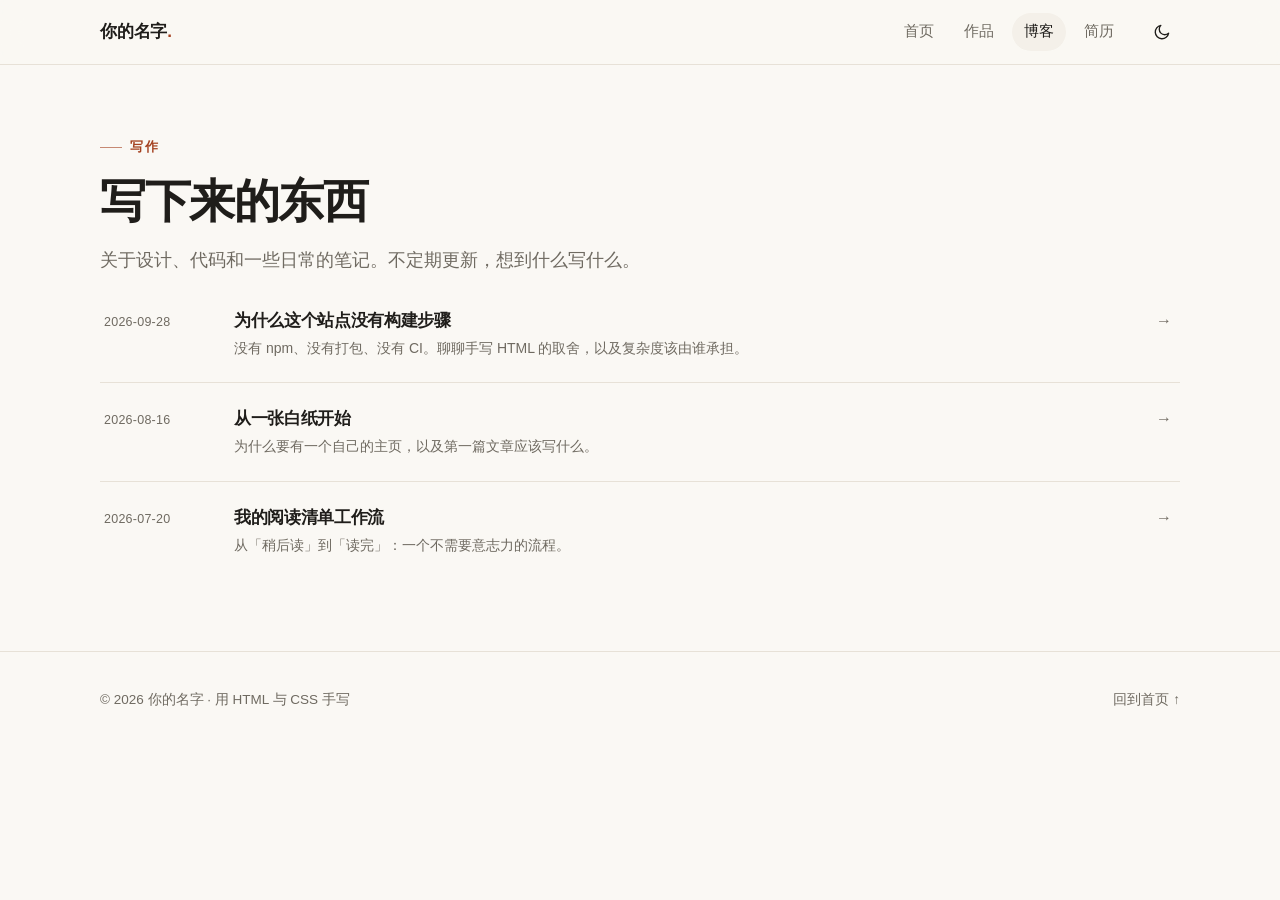
==== blog/index.html @ 3942faf9 "初始化个人主页：首页、作品、简历、博客" ====
<!doctype html>
<html lang="zh-CN">
<head>
  <meta charset="utf-8">
  <meta name="viewport" content="width=device-width, initial-scale=1">
  <title>博客 · 你的名字</title>
  <meta name="description" content="关于设计、代码与日常的笔记。">
  <meta name="theme-color" content="#faf8f4">
  <link rel="icon" href="../assets/img/favicon.svg" type="image/svg+xml">
  <link rel="stylesheet" href="../assets/css/style.css">
  <script>
    (function () {
      try {
        var saved = localStorage.getItem("theme");
        if (saved === "dark" || (!saved && window.matchMedia("(prefers-color-scheme: dark)").matches)) {
          document.documentElement.setAttribute("data-theme", "dark");
        }
      } catch (err) {}
    })();
  </script>
</head>
<body>
  <a class="skip-link" href="#main">跳到正文</a>

  <header class="site-header">
    <div class="wrap header-inner">
      <a class="brand" href="../index.html">你的名字<span class="brand-dot">.</span></a>

      <nav class="nav" id="nav" aria-label="主导航">
        <a href="../index.html">首页</a>
        <a href="../projects.html">作品</a>
        <a href="index.html" aria-current="page">博客</a>
        <a href="../resume.html">简历</a>
      </nav>

      <div class="header-actions">
        <button class="icon-btn" id="theme-toggle" type="button" aria-label="切换到深色模式" aria-pressed="false">
          <svg class="icon-sun" viewBox="0 0 24 24" aria-hidden="true">
            <circle cx="12" cy="12" r="4"></circle>
            <path d="M12 2v2M12 20v2M4.9 4.9l1.4 1.4M17.7 17.7l1.4 1.4M2 12h2M20 12h2M4.9 19.1l1.4-1.4M17.7 6.3l1.4-1.4"></path>
          </svg>
          <svg class="icon-moon" viewBox="0 0 24 24" aria-hidden="true">
            <path d="M21 12.8A8.5 8.5 0 1 1 11.2 3a6.6 6.6 0 0 0 9.8 9.8Z"></path>
          </svg>
        </button>

        <button class="icon-btn menu-btn" id="menu-toggle" type="button" aria-label="打开菜单" aria-expanded="false" aria-controls="nav">
          <svg viewBox="0 0 24 24" aria-hidden="true">
            <path d="M4 7h16M4 12h16M4 17h16"></path>
          </svg>
        </button>
      </div>
    </div>
  </header>

  <main id="main">
    <section class="page-head wrap">
      <p class="eyebrow">写作</p>
      <h1>写下来的东西</h1>
      <p class="lede">关于设计、代码和一些日常的笔记。不定期更新，想到什么写什么。</p>
    </section>

    <div class="wrap" style="padding-bottom: 72px;">
      <ul class="post-list">
        <li>
          <a class="post-item" href="why-static.html">
            <span class="post-date">2026-09-28</span>
            <div>
              <h3>为什么这个站点没有构建步骤</h3>
              <p>没有 npm、没有打包、没有 CI。聊聊手写 HTML 的取舍，以及复杂度该由谁承担。</p>
            </div>
            <span class="post-arrow" aria-hidden="true">→</span>
          </a>
        </li>
        <li>
          <a class="post-item" href="hello-world.html">
            <span class="post-date">2026-08-16</span>
            <div>
              <h3>从一张白纸开始</h3>
              <p>为什么要有一个自己的主页，以及第一篇文章应该写什么。</p>
            </div>
            <span class="post-arrow" aria-hidden="true">→</span>
          </a>
        </li>
        <li>
          <a class="post-item" href="reading-workflow.html">
            <span class="post-date">2026-07-20</span>
            <div>
              <h3>我的阅读清单工作流</h3>
              <p>从「稍后读」到「读完」：一个不需要意志力的流程。</p>
            </div>
            <span class="post-arrow" aria-hidden="true">→</span>
          </a>
        </li>
      </ul>
    </div>
  </main>

  <footer class="site-footer">
    <div class="wrap footer-inner">
      <p>© <span data-year>2026</span> 你的名字 · 用 HTML 与 CSS 手写</p>
      <p><a href="../index.html">回到首页 ↑</a></p>
    </div>
  </footer>

  <script src="../assets/js/main.js"></script>
</body>
</html>
---- assets/css/style.css ----
/* ==========================================================================
   个人主页 · 基础样式
   零依赖，纯 CSS。修改配色只需改 :root 里的变量。
   ========================================================================== */

:root {
  color-scheme: light;

  --bg: #faf8f4;
  --surface: #ffffff;
  --surface-alt: #f4f0e9;
  --text: #1f1d1a;
  --muted: #6f6a61;
  --line: #e7e1d7;
  --accent: #a4401f;
  --accent-ink: #ffffff;
  --accent-soft: #f7e9e1;

  --radius: 14px;
  --radius-sm: 9px;
  --wrap: 1080px;
  --wrap-narrow: 720px;
  --shadow: 0 1px 2px rgba(31, 29, 26, 0.04), 0 18px 40px -28px rgba(31, 29, 26, 0.35);

  --font-sans: -apple-system, BlinkMacSystemFont, "Segoe UI", "PingFang SC",
    "Hiragino Sans GB", "Microsoft YaHei", "Noto Sans SC", sans-serif;
  --font-serif: "Iowan Old Style", "Palatino Linotype", Palatino, Georgia,
    "Songti SC", "Noto Serif SC", serif;
  --font-mono: ui-monospace, SFMono-Regular, Menlo, Consolas, "Liberation Mono", monospace;
}

[data-theme="dark"] {
  color-scheme: dark;

  --bg: #141310;
  --surface: #1b1916;
  --surface-alt: #201d19;
  --text: #ece7de;
  --muted: #a49c90;
  --line: #2d2a24;
  --accent: #f0a081;
  --accent-ink: #241109;
  --accent-soft: #2b211b;
  --shadow: 0 1px 2px rgba(0, 0, 0, 0.3), 0 18px 40px -28px rgba(0, 0, 0, 0.8);
}

/* ---------- 基础 ---------- */

*,
*::before,
*::after {
  box-sizing: border-box;
}

html {
  -webkit-text-size-adjust: 100%;
  scroll-behavior: smooth;
}

body {
  margin: 0;
  background: var(--bg);
  color: var(--text);
  font-family: var(--font-sans);
  font-size: 16px;
  line-height: 1.75;
  -webkit-font-smoothing: antialiased;
  text-rendering: optimizeLegibility;
}

img,
svg {
  max-width: 100%;
  display: block;
}

h1,
h2,
h3,
h4 {
  line-height: 1.25;
  letter-spacing: -0.02em;
  font-weight: 640;
  margin: 0;
  text-wrap: balance;
}

p {
  margin: 0;
}

a {
  color: inherit;
  text-decoration-color: color-mix(in srgb, var(--accent) 45%, transparent);
  text-underline-offset: 3px;
  text-decoration-thickness: 1px;
}

a:hover {
  text-decoration-color: var(--accent);
}

::selection {
  background: var(--accent);
  color: var(--accent-ink);
}

:focus-visible {
  outline: 2px solid var(--accent);
  outline-offset: 3px;
  border-radius: 4px;
}

.wrap {
  width: min(100% - 40px, var(--wrap));
  margin-inline: auto;
}

.wrap-narrow {
  width: min(100% - 40px, var(--wrap-narrow));
  margin-inline: auto;
}

.skip-link {
  position: absolute;
  left: 16px;
  top: -100px;
  z-index: 100;
  padding: 10px 16px;
  background: var(--text);
  color: var(--bg);
  border-radius: 0 0 8px 8px;
  text-decoration: none;
  font-size: 14px;
}

.skip-link:focus {
  top: 0;
}

/* ---------- 页头 ---------- */

.site-header {
  position: sticky;
  top: 0;
  z-index: 50;
  background: var(--bg);
  background: color-mix(in srgb, var(--bg) 84%, transparent);
  backdrop-filter: saturate(180%) blur(14px);
  -webkit-backdrop-filter: saturate(180%) blur(14px);
  border-bottom: 1px solid var(--line);
}

.header-inner {
  display: flex;
  align-items: center;
  justify-content: space-between;
  gap: 16px;
  min-height: 64px;
}

.brand {
  font-size: 17px;
  font-weight: 700;
  letter-spacing: -0.01em;
  text-decoration: none;
  white-space: nowrap;
}

.brand-dot {
  color: var(--accent);
}

.nav {
  display: flex;
  gap: 6px;
  margin-left: auto;
}

.nav a {
  padding: 6px 12px;
  border-radius: 999px;
  font-size: 14.5px;
  color: var(--muted);
  text-decoration: none;
  transition: color 0.15s ease, background-color 0.15s ease;
}

.nav a:hover {
  color: var(--text);
  background: var(--surface-alt);
}

.nav a[aria-current="page"] {
  color: var(--text);
  background: var(--surface-alt);
  font-weight: 560;
}

.header-actions {
  display: flex;
  align-items: center;
  gap: 4px;
}

.icon-btn {
  display: inline-flex;
  align-items: center;
  justify-content: center;
  width: 38px;
  height: 38px;
  padding: 0;
  border: 1px solid transparent;
  border-radius: 10px;
  background: transparent;
  color: var(--text);
  cursor: pointer;
  transition: background-color 0.15s ease, border-color 0.15s ease;
}

.icon-btn:hover {
  background: var(--surface-alt);
}

.icon-btn svg {
  width: 19px;
  height: 19px;
  stroke: currentColor;
  fill: none;
  stroke-width: 1.7;
  stroke-linecap: round;
  stroke-linejoin: round;
}

[data-theme="dark"] .icon-moon,
:root:not([data-theme="dark"]) .icon-sun {
  display: none;
}

.menu-btn {
  display: none;
}

/* ---------- 通用排版 ---------- */

.eyebrow {
  display: inline-flex;
  align-items: center;
  gap: 8px;
  font-size: 12.5px;
  font-weight: 600;
  letter-spacing: 0.14em;
  text-transform: uppercase;
  color: var(--accent);
  margin-bottom: 14px;
}

.eyebrow::before {
  content: "";
  width: 22px;
  height: 1px;
  background: currentColor;
  opacity: 0.6;
}

.section {
  padding: 72px 0;
  border-top: 1px solid var(--line);
}

.section-head {
  display: flex;
  align-items: flex-end;
  justify-content: space-between;
  gap: 24px;
  margin-bottom: 34px;
}

.section-head h2 {
  font-size: clamp(1.5rem, 2.6vw, 1.9rem);
}

.section-head .more {
  font-size: 14px;
  color: var(--muted);
  text-decoration: none;
  white-space: nowrap;
}

.section-head .more:hover {
  color: var(--accent);
}

.lede {
  font-size: clamp(1.02rem, 1.6vw, 1.15rem);
  color: var(--muted);
  max-width: 60ch;
}

/* ---------- 按钮 ---------- */

.btn {
  display: inline-flex;
  align-items: center;
  justify-content: center;
  gap: 8px;
  padding: 11px 20px;
  border-radius: 999px;
  border: 1px solid transparent;
  font-size: 14.5px;
  font-weight: 560;
  text-decoration: none;
  cursor: pointer;
  transition: transform 0.15s ease, background-color 0.15s ease,
    border-color 0.15s ease, color 0.15s ease;
}

.btn:active {
  transform: translateY(1px);
}

.btn-solid {
  background: var(--text);
  color: var(--bg);
}

.btn-solid:hover {
  background: var(--accent);
  color: var(--accent-ink);
}

.btn-ghost {
  border-color: var(--line);
  color: var(--text);
  background: var(--surface);
}

.btn-ghost:hover {
  border-color: var(--text);
}

.btn svg {
  width: 16px;
  height: 16px;
  stroke: currentColor;
  fill: none;
  stroke-width: 1.8;
  stroke-linecap: round;
  stroke-linejoin: round;
}

/* ---------- 首页 Hero ---------- */

.hero {
  display: grid;
  grid-template-columns: minmax(0, 1fr) 220px;
  align-items: center;
  gap: 56px;
  padding: 72px 0 80px;
}

.hero-title {
  font-size: clamp(2.5rem, 6.4vw, 4rem);
  letter-spacing: -0.035em;
  margin-bottom: 10px;
}

.hero-role {
  font-size: clamp(1.05rem, 1.8vw, 1.25rem);
  font-weight: 560;
  color: var(--text);
  margin-bottom: 18px;
}

.hero-lede {
  color: var(--muted);
  max-width: 54ch;
  margin-bottom: 30px;
}

.hero-actions {
  display: flex;
  flex-wrap: wrap;
  gap: 12px;
  margin-bottom: 34px;
}

.hero-meta {
  display: flex;
  flex-wrap: wrap;
  gap: 10px 28px;
  margin: 0;
  padding: 0;
  list-style: none;
  font-size: 13.5px;
  color: var(--muted);
}

.hero-meta li {
  display: flex;
  align-items: baseline;
  gap: 8px;
}

.hero-meta span {
  font-size: 11px;
  letter-spacing: 0.12em;
  text-transform: uppercase;
  color: color-mix(in srgb, var(--muted) 70%, transparent);
}

.hero-portrait {
  position: relative;
  justify-self: end;
  width: 200px;
  height: 200px;
}

.hero-portrait::after {
  content: "";
  position: absolute;
  inset: 0;
  border-radius: 50%;
  border: 1px solid var(--line);
  transform: translate(10px, 10px);
}

.hero-portrait img {
  position: relative;
  z-index: 1;
  width: 100%;
  height: 100%;
  border-radius: 50%;
  object-fit: cover;
  background: var(--surface-alt);
}

/* ---------- 作品卡片 ---------- */

.grid {
  display: grid;
  gap: 20px;
}

.grid-3 {
  grid-template-columns: repeat(3, minmax(0, 1fr));
}

.grid-2 {
  grid-template-columns: repeat(2, minmax(0, 1fr));
}

.card {
  position: relative;
  display: flex;
  flex-direction: column;
  gap: 10px;
  padding: 24px;
  background: var(--surface);
  border: 1px solid var(--line);
  border-radius: var(--radius);
  text-decoration: none;
  transition: border-color 0.18s ease, transform 0.18s ease, box-shadow 0.18s ease;
}

.card[hidden] {
  display: none;
}

.card:hover {
  border-color: color-mix(in srgb, var(--accent) 55%, var(--line));
  transform: translateY(-3px);
  box-shadow: var(--shadow);
}

.card-top {
  display: flex;
  align-items: baseline;
  justify-content: space-between;
  gap: 12px;
  font-size: 12.5px;
  color: var(--muted);
}

.card h3 {
  font-size: 1.12rem;
  letter-spacing: -0.015em;
}

.card p {
  font-size: 14.5px;
  color: var(--muted);
  line-height: 1.65;
}

.card-tags {
  display: flex;
  flex-wrap: wrap;
  gap: 6px;
  margin-top: auto;
  padding-top: 6px;
}

.tag {
  font-size: 11.5px;
  letter-spacing: 0.02em;
  padding: 3px 9px;
  border-radius: 999px;
  background: var(--surface-alt);
  color: var(--muted);
  border: 1px solid transparent;
}

.tag-accent {
  background: var(--accent-soft);
  color: var(--accent);
}

/* ---------- 文章列表 ---------- */

.post-list {
  list-style: none;
  margin: 0;
  padding: 0;
}

.post-list li + li {
  border-top: 1px solid var(--line);
}

.post-item {
  display: grid;
  grid-template-columns: 110px minmax(0, 1fr) 20px;
  gap: 20px;
  align-items: baseline;
  padding: 22px 4px;
  text-decoration: none;
  transition: background-color 0.15s ease;
}

.post-item:hover {
  background: color-mix(in srgb, var(--surface-alt) 60%, transparent);
}

.post-date {
  font-size: 12.5px;
  color: var(--muted);
  font-variant-numeric: tabular-nums;
  letter-spacing: 0.02em;
}

.post-item h3 {
  font-size: 1.05rem;
  margin-bottom: 4px;
}

.post-item p {
  font-size: 14px;
  color: var(--muted);
}

.post-arrow {
  color: var(--muted);
  transition: transform 0.15s ease, color 0.15s ease;
}

.post-item:hover .post-arrow {
  transform: translateX(4px);
  color: var(--accent);
}

/* ---------- 技能标签 ---------- */

.chips {
  display: flex;
  flex-wrap: wrap;
  gap: 8px;
  margin: 0;
  padding: 0;
  list-style: none;
}

.chips li {
  font-size: 13px;
  padding: 5px 12px;
  border-radius: 999px;
  border: 1px solid var(--line);
  color: var(--muted);
  background: var(--surface);
}

/* ---------- 关于我 ---------- */

.about {
  display: grid;
  grid-template-columns: minmax(0, 1.6fr) minmax(0, 1fr);
  gap: 56px;
  align-items: start;
}

.about p + p {
  margin-top: 16px;
}

.about p {
  color: var(--muted);
}

.about strong {
  color: var(--text);
  font-weight: 600;
}

.facts {
  margin: 0;
  padding: 0;
  list-style: none;
  border-top: 1px solid var(--line);
}

.facts li {
  display: flex;
  justify-content: space-between;
  gap: 16px;
  padding: 12px 0;
  border-bottom: 1px solid var(--line);
  font-size: 14px;
}

.facts dt,
.facts .k {
  color: var(--muted);
}

.facts .v {
  text-align: right;
}

/* ---------- 联系 ---------- */

.contact {
  display: flex;
  flex-wrap: wrap;
  align-items: center;
  justify-content: space-between;
  gap: 28px;
  padding: 40px;
  border: 1px solid var(--line);
  border-radius: var(--radius);
  background: var(--surface);
}

.contact h2 {
  font-size: clamp(1.4rem, 2.6vw, 1.75rem);
  margin-bottom: 8px;
}

.contact p {
  color: var(--muted);
  font-size: 14.5px;
}

.socials {
  display: flex;
  flex-wrap: wrap;
  gap: 8px;
  margin: 18px 0 0;
  padding: 0;
  list-style: none;
}

.socials a {
  display: inline-flex;
  align-items: center;
  gap: 7px;
  font-size: 13.5px;
  padding: 7px 13px;
  border-radius: 999px;
  border: 1px solid var(--line);
  color: var(--muted);
  text-decoration: none;
  transition: color 0.15s ease, border-color 0.15s ease;
}

.socials a:hover {
  color: var(--accent);
  border-color: color-mix(in srgb, var(--accent) 50%, var(--line));
}

.socials svg {
  width: 15px;
  height: 15px;
  fill: currentColor;
}

/* ---------- 页脚 ---------- */

.site-footer {
  border-top: 1px solid var(--line);
  padding: 36px 0 48px;
  color: var(--muted);
  font-size: 13.5px;
}

.footer-inner {
  display: flex;
  flex-wrap: wrap;
  align-items: center;
  justify-content: space-between;
  gap: 12px;
}

.footer-inner a {
  color: var(--muted);
  text-decoration: none;
}

.footer-inner a:hover {
  color: var(--accent);
}

/* ---------- 内页标题 ---------- */

.page-head {
  padding: 64px 0 8px;
}

.page-head h1 {
  font-size: clamp(2rem, 4.6vw, 2.9rem);
  letter-spacing: -0.03em;
  margin-bottom: 14px;
}

.page-head .lede {
  max-width: 58ch;
}

/* ---------- 筛选 ---------- */

.filter {
  display: flex;
  flex-wrap: wrap;
  gap: 8px;
  margin: 32px 0 28px;
}

.filter button {
  font: inherit;
  font-size: 13.5px;
  padding: 6px 14px;
  border-radius: 999px;
  border: 1px solid var(--line);
  background: transparent;
  color: var(--muted);
  cursor: pointer;
  transition: all 0.15s ease;
}

.filter button:hover {
  color: var(--text);
  border-color: var(--muted);
}

.filter button[aria-pressed="true"] {
  background: var(--text);
  border-color: var(--text);
  color: var(--bg);
}

/* ---------- 简历 ---------- */

.resume {
  padding: 48px 0 80px;
}

.resume-head {
  display: flex;
  flex-wrap: wrap;
  align-items: flex-start;
  justify-content: space-between;
  gap: 24px;
  padding-bottom: 28px;
  border-bottom: 2px solid var(--text);
}

.resume-head h1 {
  font-size: clamp(2rem, 4vw, 2.6rem);
  margin-bottom: 6px;
}

.resume-head .role {
  color: var(--accent);
  font-weight: 560;
  font-size: 1.02rem;
}

.resume-contact {
  margin: 0;
  padding: 0;
  list-style: none;
  font-size: 13.5px;
  color: var(--muted);
  line-height: 2;
  text-align: right;
}

.resume-contact a {
  text-decoration: none;
}

.resume-contact a:hover {
  color: var(--accent);
}

.resume-grid {
  display: grid;
  grid-template-columns: minmax(0, 1.75fr) minmax(0, 1fr);
  gap: 56px;
  padding-top: 36px;
}

.resume-section {
  margin-bottom: 36px;
}

.resume-section h2 {
  font-size: 12.5px;
  letter-spacing: 0.14em;
  text-transform: uppercase;
  color: var(--accent);
  margin-bottom: 18px;
  padding-bottom: 8px;
  border-bottom: 1px solid var(--line);
}

.resume-section > p {
  color: var(--muted);
  font-size: 14.5px;
}

.timeline {
  list-style: none;
  margin: 0;
  padding: 0;
}

.timeline li {
  position: relative;
  padding: 0 0 22px 20px;
  border-left: 1px solid var(--line);
}

.timeline li:last-child {
  padding-bottom: 0;
  border-left-color: transparent;
}

.timeline li::before {
  content: "";
  position: absolute;
  left: -4px;
  top: 8px;
  width: 7px;
  height: 7px;
  border-radius: 50%;
  background: var(--accent);
}

.timeline .when {
  font-size: 12px;
  color: var(--muted);
  font-variant-numeric: tabular-nums;
  letter-spacing: 0.03em;
}

.timeline h3 {
  font-size: 15.5px;
  margin: 2px 0 2px;
}

.timeline .where {
  font-size: 13.5px;
  color: var(--muted);
  margin-bottom: 6px;
}

.timeline p {
  font-size: 14px;
  color: var(--muted);
}

.resume-aside .resume-section {
  margin-bottom: 30px;
}

.resume-aside .chips li {
  font-size: 12.5px;
  padding: 4px 10px;
}

.resume-actions {
  display: flex;
  gap: 10px;
  flex-wrap: wrap;
  margin-top: 28px;
}

/* ---------- 文章正文 ---------- */

.article {
  padding: 56px 0 40px;
}

.article-head {
  margin-bottom: 36px;
}

.article-head h1 {
  font-size: clamp(1.9rem, 4.2vw, 2.6rem);
  letter-spacing: -0.03em;
  margin: 10px 0 14px;
}

.article-meta {
  display: flex;
  flex-wrap: wrap;
  gap: 8px 18px;
  font-size: 13px;
  color: var(--muted);
}

.prose {
  font-size: 16.5px;
  line-height: 1.85;
}

.prose > * + * {
  margin-top: 1.15em;
}

.prose h2 {
  font-size: 1.35rem;
  margin-top: 2.2em;
  margin-bottom: 0.6em;
  letter-spacing: -0.02em;
}

.prose h3 {
  font-size: 1.1rem;
  margin-top: 1.8em;
  margin-bottom: 0.4em;
}

.prose p {
  color: color-mix(in srgb, var(--text) 88%, var(--muted));
}

.prose a {
  color: var(--accent);
}

.prose ul,
.prose ol {
  padding-left: 1.3em;
  color: color-mix(in srgb, var(--text) 88%, var(--muted));
}

.prose li + li {
  margin-top: 0.35em;
}

.prose blockquote {
  margin: 1.6em 0;
  padding: 4px 0 4px 20px;
  border-left: 3px solid var(--accent);
  font-family: var(--font-serif);
  font-size: 1.08em;
  font-style: italic;
  color: var(--muted);
}

.prose code {
  font-family: var(--font-mono);
  font-size: 0.88em;
  padding: 2px 6px;
  border-radius: 5px;
  background: var(--surface-alt);
}

.prose pre {
  padding: 18px 20px;
  border-radius: var(--radius-sm);
  background: var(--surface-alt);
  overflow-x: auto;
  font-size: 13.5px;
  line-height: 1.65;
  border: 1px solid var(--line);
}

.prose pre code {
  padding: 0;
  background: none;
  font-size: inherit;
}

.prose hr {
  border: 0;
  border-top: 1px solid var(--line);
  margin: 2.4em 0;
}

.prose img {
  border-radius: var(--radius-sm);
  border: 1px solid var(--line);
}

.article-footer {
  display: flex;
  flex-wrap: wrap;
  justify-content: space-between;
  gap: 16px;
  margin-top: 56px;
  padding-top: 24px;
  border-top: 1px solid var(--line);
  font-size: 14px;
}

.article-footer a {
  color: var(--muted);
  text-decoration: none;
}

.article-footer a:hover {
  color: var(--accent);
}

/* ---------- 404 ---------- */

.error-page {
  display: grid;
  place-items: center;
  text-align: center;
  min-height: 70vh;
  padding: 60px 0;
}

.error-page .code {
  font-size: clamp(4rem, 14vw, 8rem);
  font-weight: 700;
  letter-spacing: -0.06em;
  color: var(--line);
  line-height: 1;
}

.error-page h1 {
  font-size: 1.5rem;
  margin: 8px 0 12px;
}

.error-page p {
  color: var(--muted);
  margin-bottom: 24px;
}

/* ---------- 响应式 ---------- */

@media (max-width: 900px) {
  .grid-3 {
    grid-template-columns: repeat(2, minmax(0, 1fr));
  }

  .hero {
    grid-template-columns: 1fr;
    gap: 36px;
    padding: 52px 0 60px;
  }

  .hero-portrait {
    justify-self: start;
    width: 132px;
    height: 132px;
    order: -1;
  }

  .hero-portrait::after {
    transform: translate(8px, 8px);
  }

  .about,
  .resume-grid {
    grid-template-columns: 1fr;
    gap: 36px;
  }

  .resume-contact {
    text-align: left;
  }

  .section {
    padding: 56px 0;
  }
}

@media (max-width: 680px) {
  .wrap,
  .wrap-narrow {
    width: min(100% - 32px, var(--wrap));
  }

  .menu-btn {
    display: inline-flex;
  }

  .nav {
    position: absolute;
    left: 16px;
    right: 16px;
    top: 64px;
    flex-direction: column;
    gap: 2px;
    padding: 10px;
    background: var(--surface);
    border: 1px solid var(--line);
    border-radius: var(--radius);
    box-shadow: var(--shadow);
    margin: 0;
    display: none;
  }

  .nav[data-open="true"] {
    display: flex;
  }

  .nav a {
    padding: 10px 12px;
    border-radius: 8px;
    font-size: 15px;
  }

  .grid-3,
  .grid-2 {
    grid-template-columns: 1fr;
  }

  .post-item {
    grid-template-columns: minmax(0, 1fr) 20px;
    gap: 12px;
  }

  .post-date {
    grid-column: 1 / -1;
    margin-bottom: -6px;
  }

  .contact {
    padding: 26px 22px;
  }

  .section-head {
    align-items: flex-start;
    flex-direction: column;
    gap: 10px;
  }

  .resume-head {
    flex-direction: column;
  }

  .page-head {
    padding: 44px 0 4px;
  }
}

/* ---------- 动效偏好 ---------- */

@media (prefers-reduced-motion: reduce) {
  html {
    scroll-behavior: auto;
  }

  *,
  *::before,
  *::after {
    animation-duration: 0.01ms !important;
    transition-duration: 0.01ms !important;
  }
}

/* ---------- 打印（简历导出 PDF） ---------- */

@media print {
  :root {
    --bg: #fff;
    --surface: #fff;
    --surface-alt: #f6f6f6;
    --text: #111;
    --muted: #444;
    --line: #d8d8d8;
    --accent: #111;
  }

  @page {
    margin: 16mm 14mm;
  }

  body {
    font-size: 10.5pt;
    line-height: 1.6;
  }

  .site-header,
  .site-footer,
  .resume-actions,
  .skip-link,
  .no-print {
    display: none !important;
  }

  .resume {
    padding: 0;
  }

  .resume-head {
    padding-bottom: 12px;
  }

  .resume-grid {
    gap: 28px;
    padding-top: 20px;
  }

  .resume-section {
    break-inside: avoid;
    margin-bottom: 22px;
  }

  .timeline li {
    break-inside: avoid;
  }

  a {
    text-decoration: none;
    color: inherit;
  }
}
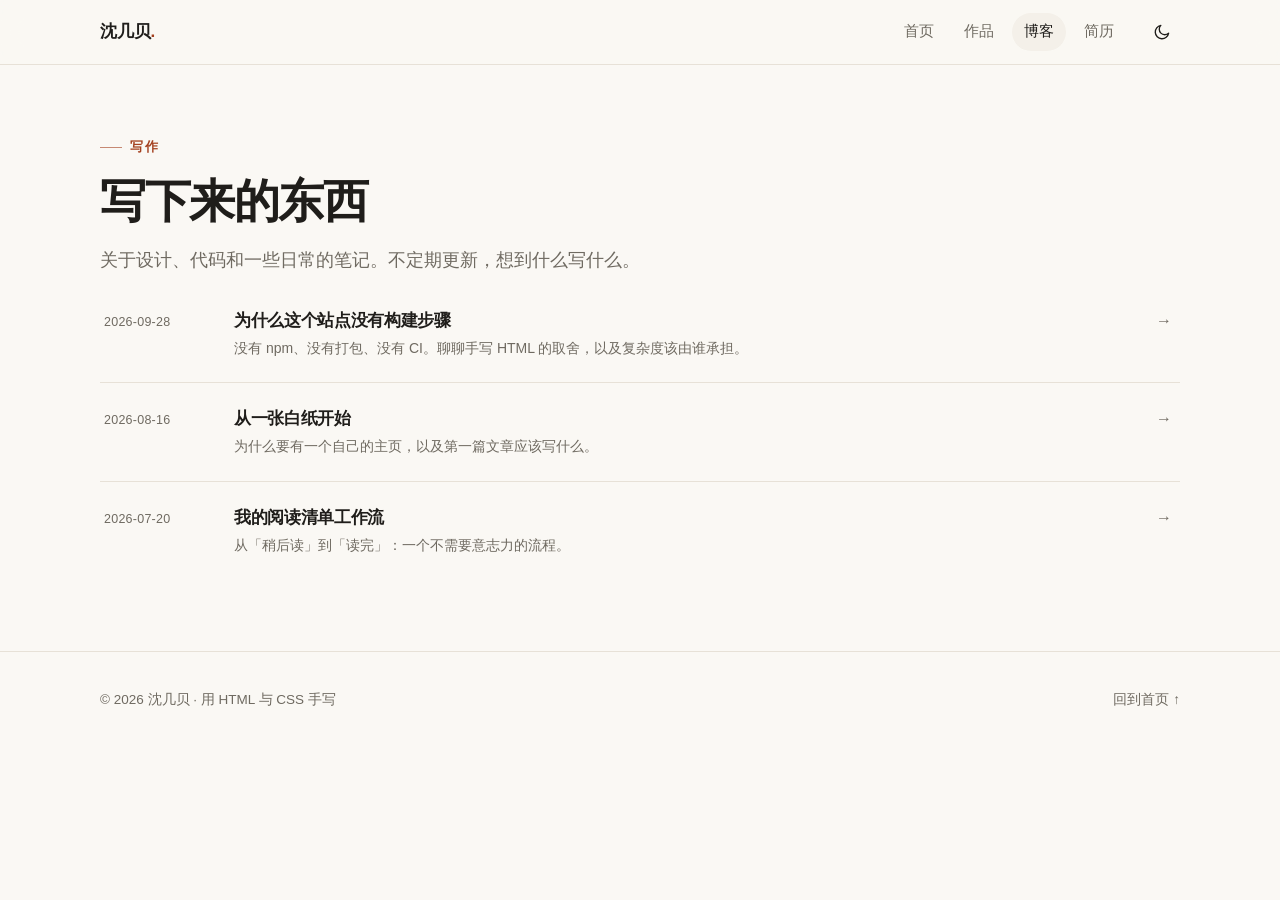
==== commit 7c13d468: "修改了网页名称" ====
--- a/blog/index.html
+++ b/blog/index.html
@@ -3,7 +3,7 @@
 <head>
   <meta charset="utf-8">
   <meta name="viewport" content="width=device-width, initial-scale=1">
-  <title>博客 · 你的名字</title>
+  <title>博客 · 沈几贝</title>
   <meta name="description" content="关于设计、代码与日常的笔记。">
   <meta name="theme-color" content="#faf8f4">
   <link rel="icon" href="../assets/img/favicon.svg" type="image/svg+xml">
@@ -24,7 +24,7 @@
 
   <header class="site-header">
     <div class="wrap header-inner">
-      <a class="brand" href="../index.html">你的名字<span class="brand-dot">.</span></a>
+      <a class="brand" href="../index.html">沈几贝<span class="brand-dot">.</span></a>
 
       <nav class="nav" id="nav" aria-label="主导航">
         <a href="../index.html">首页</a>
@@ -98,7 +98,7 @@
 
   <footer class="site-footer">
     <div class="wrap footer-inner">
-      <p>© <span data-year>2026</span> 你的名字 · 用 HTML 与 CSS 手写</p>
+      <p>© <span data-year>2026</span> 沈几贝 · 用 HTML 与 CSS 手写</p>
       <p><a href="../index.html">回到首页 ↑</a></p>
     </div>
   </footer>
